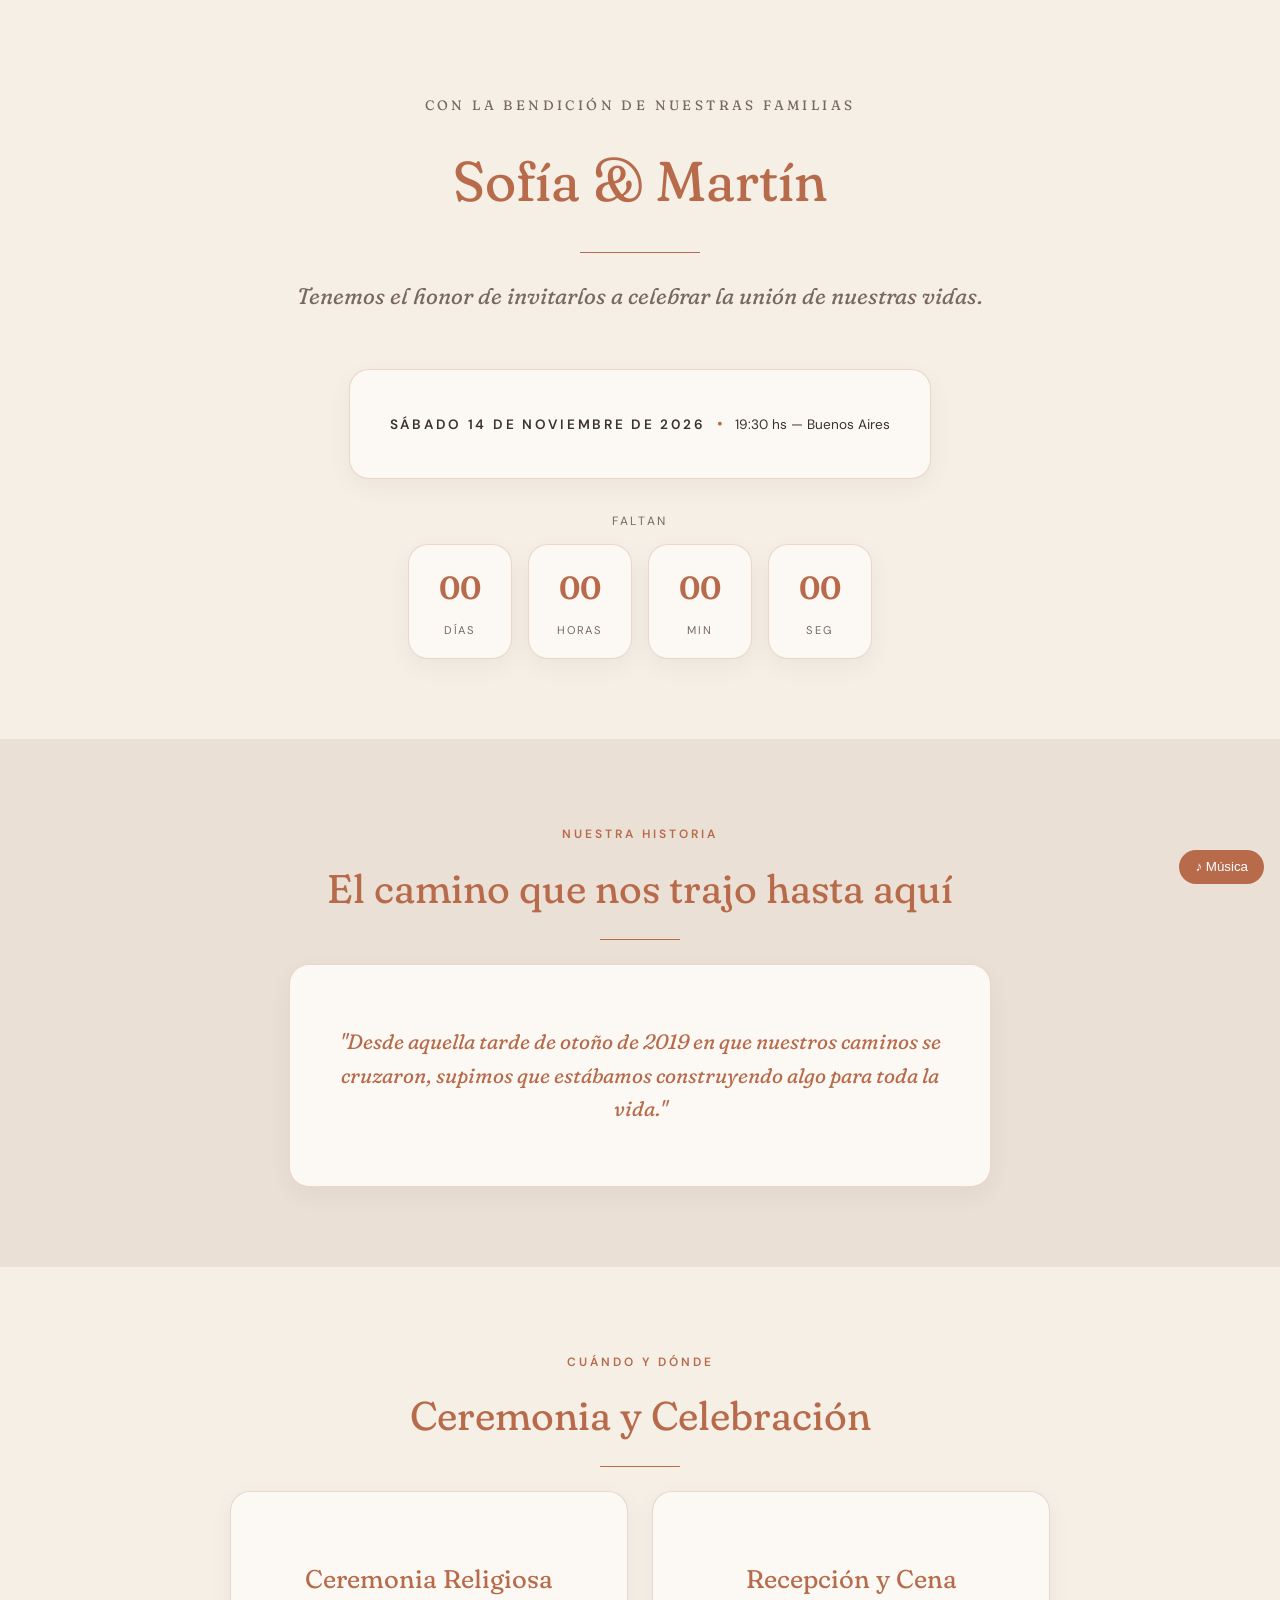
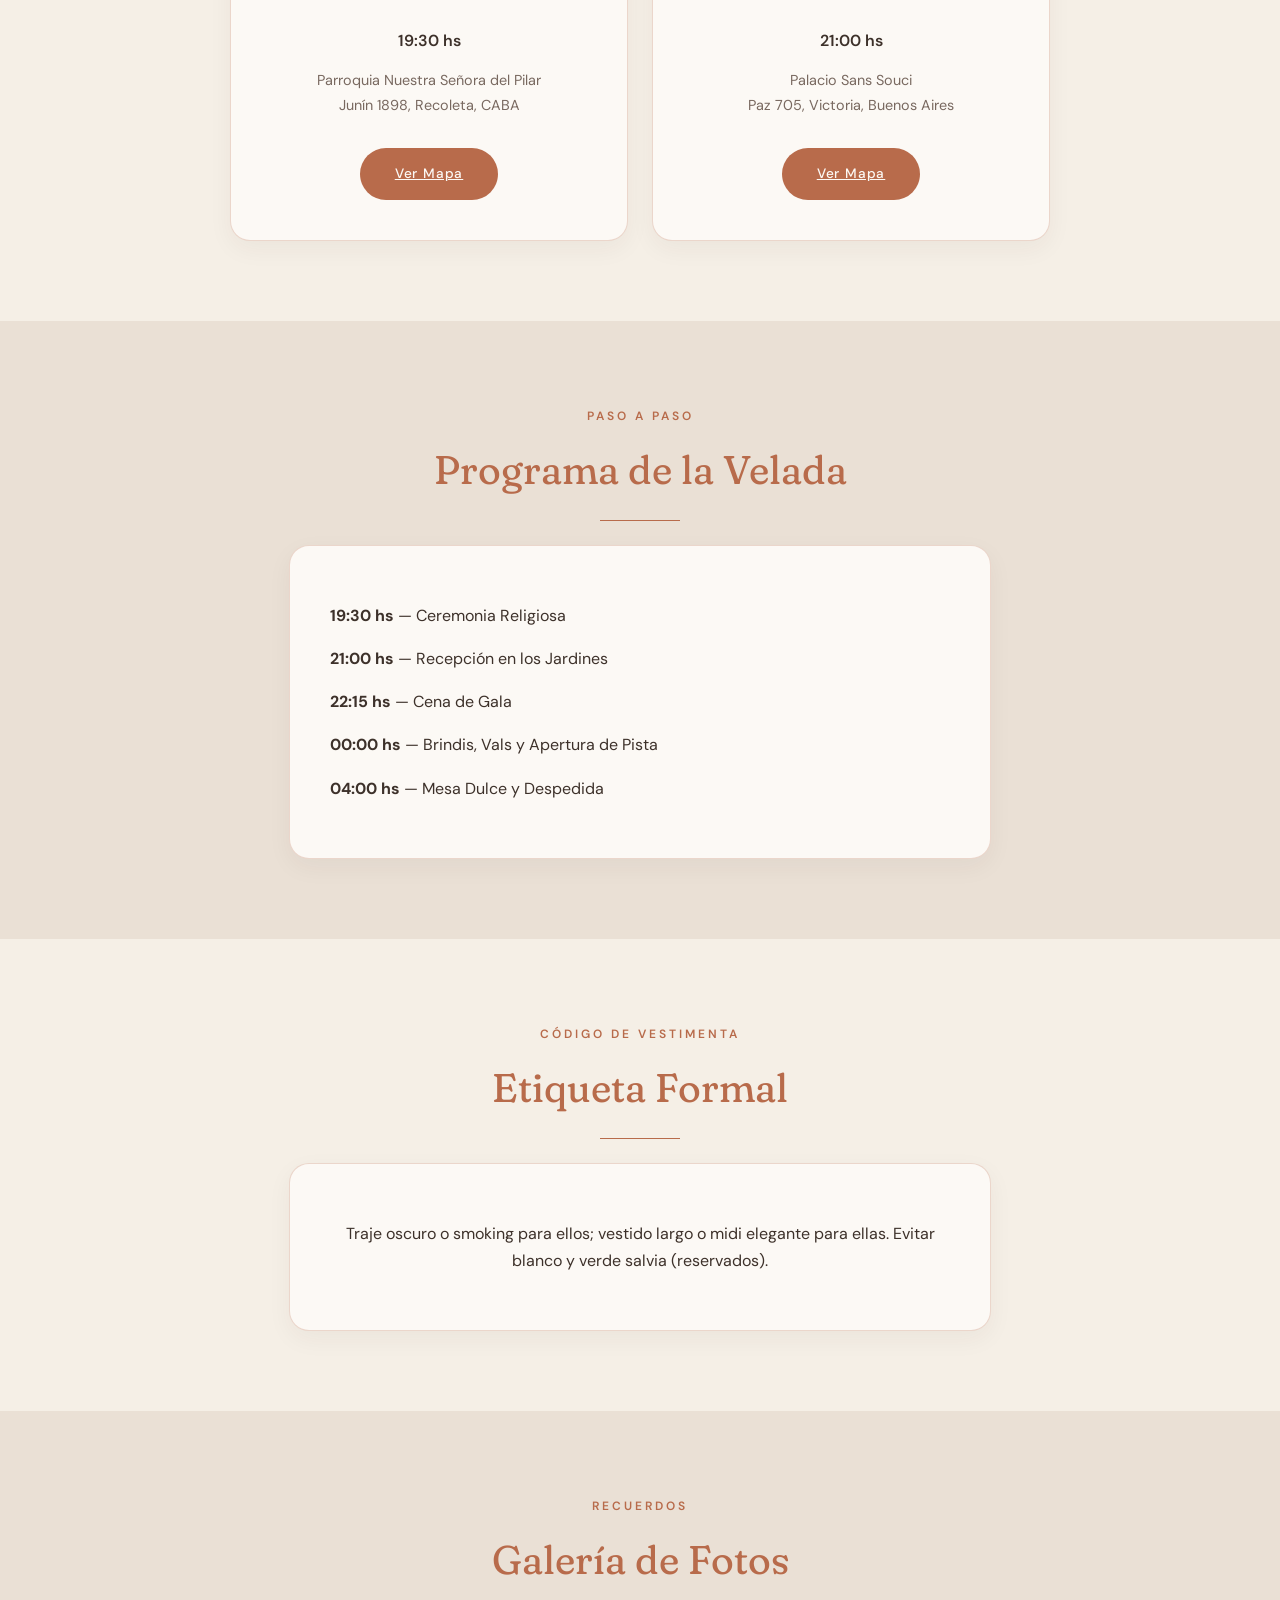
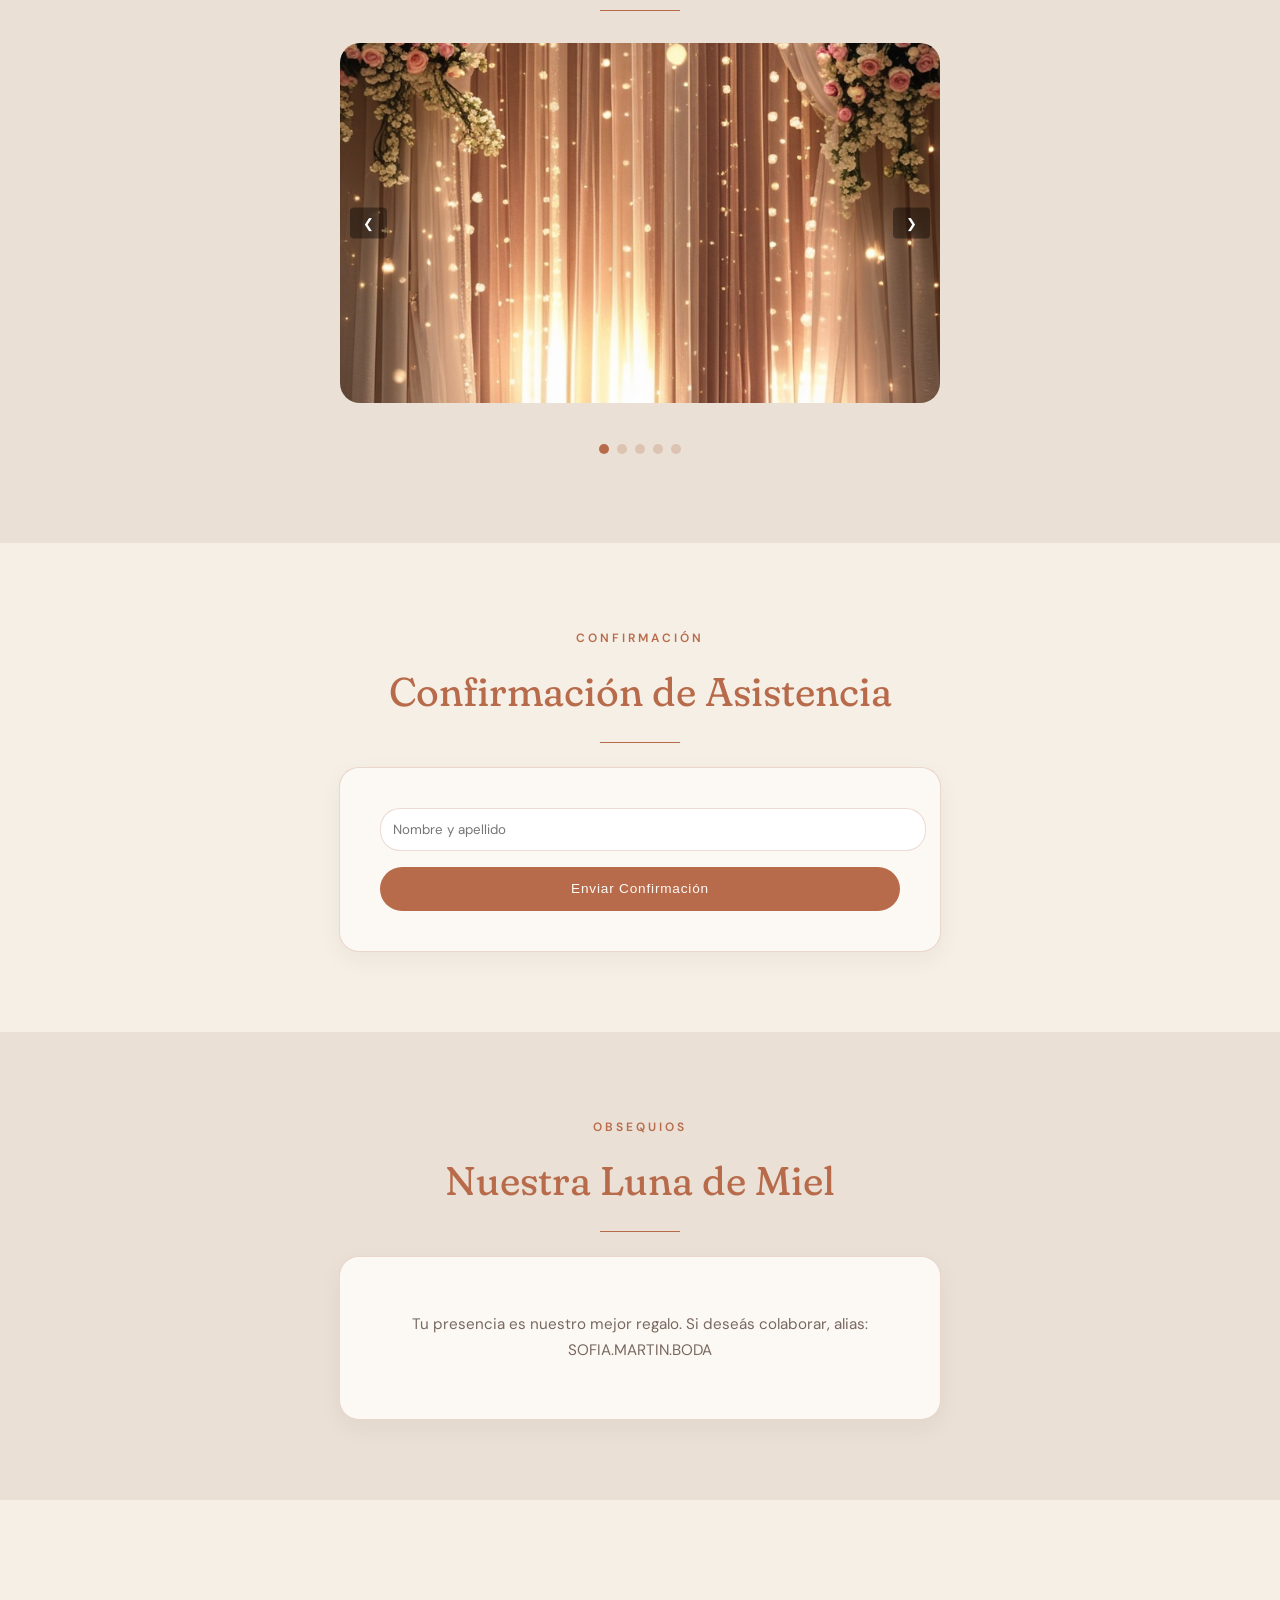
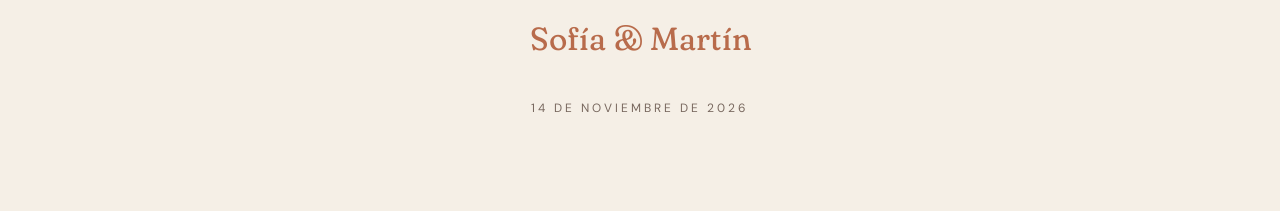
==== casamiento-boho/index.html @ 622fd45f "se agregaron mas invitaciones" ====
<!DOCTYPE html>
<html lang="es">
<head>
<meta charset="UTF-8">
<meta name="viewport" content="width=device-width, initial-scale=1.0">
<title>Sofía & Martín — Boho</title>
<link href="https://fonts.googleapis.com/css2?family=Fraunces:opsz,wght@9..144,400&family=DM+Sans:wght@300;400;500&display=swap" rel="stylesheet">
<style>
:root {
  --bg-primary: #F5EFE6;
  --bg-secondary: #EAE0D5;
  --text-main: #3D312A;
  --text-muted: #78685F;
  --accent: #B86B4B;
  --card-bg: #FCF9F5;
  --border-color: rgba(184, 107, 75, 0.25);
  --radius: 20px;
}
body { background-color: var(--bg-primary); color: var(--text-main); font-family: 'DM Sans', sans-serif; line-height: 1.7; margin: 0; }
h1, h2, h3, .serif { font-family: 'Fraunces', serif; font-weight: 400; font-variation-settings: "SOFT" 100; color: var(--accent); }
.section { padding: 5rem 1.5rem; max-width: 820px; margin: 0 auto; text-align: center; }
.section:nth-child(even) { background-color: var(--bg-secondary); max-width: 100%; }
.card { background: var(--card-bg); border: 1px solid var(--border-color); border-radius: var(--radius); padding: 2.5rem; box-shadow: 0 8px 24px rgba(61, 49, 42, 0.05); }
.btn { background-color: var(--accent); color: #FCF9F5; border: none; padding: 0.9rem 2.2rem; border-radius: 50px; letter-spacing: 0.06em; font-weight: 500; font-size: 0.85rem; cursor: pointer; transition: background-color 0.3s ease; }
.btn:hover { background-color: #9A5538; }
.carousel { position: relative; max-width: 600px; margin: 2rem auto; overflow: hidden; border-radius: var(--radius); }
.carousel-track { display: flex; transition: transform 0.5s ease; }
.carousel-track img { min-width: 100%; height: 360px; object-fit: cover; }
.carousel-btn { position: absolute; top: 50%; transform: translateY(-50%); background: rgba(0,0,0,0.4); color: #fff; border: none; padding: 0.5rem 0.8rem; cursor: pointer; border-radius: 4px; }
.carousel-btn.prev { left: 10px; } .carousel-btn.next { right: 10px; }
.carousel-dots { text-align: center; margin-top: 1rem; }
.carousel-dots span { display: inline-block; width: 10px; height: 10px; margin: 0 4px; border-radius: 50%; background: var(--border-color); cursor: pointer; }
.carousel-dots span.active { background: var(--accent); }
</style>
</head>
<body>

<header class="section">
  <p class="serif" style="text-transform:uppercase;letter-spacing:0.25em;font-size:0.85rem;color:var(--text-muted);">Con la bendición de nuestras familias</p>
  <h1 class="serif" style="font-size:3.5rem;margin:1rem 0;">Sofía <span style="color:var(--accent);">&amp;</span> Martín</h1>
  <div style="width:120px;height:1px;background:var(--accent);margin:1.5rem auto;"></div>
  <p class="serif" style="font-style:italic;font-size:1.4rem;color:var(--text-muted);">Tenemos el honor de invitarlos a celebrar la unión de nuestras vidas.</p>
  <div class="card" style="margin-top:2rem;display:inline-block;">
    <span style="text-transform:uppercase;letter-spacing:0.2em;font-size:0.85rem;font-weight:600;">Sábado 14 de Noviembre de 2026</span>
    <span style="margin:0 0.5rem;color:var(--accent);">•</span>
    <span style="font-size:0.85rem;">19:30 hs — Buenos Aires</span>
  </div>
  <div style="margin-top:2rem;">
    <p style="text-transform:uppercase;letter-spacing:0.22em;font-size:0.75rem;color:var(--text-muted);margin-bottom:0.8rem;">Faltan</p>
    <div style="display:flex;gap:1rem;justify-content:center;">
      <div class="card" style="padding:1rem;min-width:70px;"><span id="cd-days" class="serif" style="font-size:2rem;font-weight:600;display:block;">00</span><span style="font-size:0.7rem;text-transform:uppercase;letter-spacing:0.15em;color:var(--text-muted);">Días</span></div>
      <div class="card" style="padding:1rem;min-width:70px;"><span id="cd-hours" class="serif" style="font-size:2rem;font-weight:600;display:block;">00</span><span style="font-size:0.7rem;text-transform:uppercase;letter-spacing:0.15em;color:var(--text-muted);">Horas</span></div>
      <div class="card" style="padding:1rem;min-width:70px;"><span id="cd-minutes" class="serif" style="font-size:2rem;font-weight:600;display:block;">00</span><span style="font-size:0.7rem;text-transform:uppercase;letter-spacing:0.15em;color:var(--text-muted);">Min</span></div>
      <div class="card" style="padding:1rem;min-width:70px;"><span id="cd-seconds" class="serif" style="font-size:2rem;font-weight:600;display:block;color:var(--accent);">00</span><span style="font-size:0.7rem;text-transform:uppercase;letter-spacing:0.15em;color:var(--text-muted);">Seg</span></div>
    </div>
  </div>
</header>

<section class="section" id="historia">
  <span style="text-transform:uppercase;letter-spacing:0.25em;font-size:0.75rem;color:var(--accent);font-weight:600;">Nuestra Historia</span>
  <h2 class="serif" style="font-size:2.5rem;margin:0.5rem 0 1rem;">El camino que nos trajo hasta aquí</h2>
  <div style="width:80px;height:1px;background:var(--accent);margin:0 auto 1.5rem;"></div>
  <div class="card" style="max-width:620px;margin:0 auto;">
    <p class="serif" style="font-style:italic;font-size:1.3rem;line-height:1.6;">"Desde aquella tarde de otoño de 2019 en que nuestros caminos se cruzaron, supimos que estábamos construyendo algo para toda la vida."</p>
  </div>
</section>

<section class="section" id="ubicacion">
  <span style="text-transform:uppercase;letter-spacing:0.25em;font-size:0.75rem;color:var(--accent);font-weight:600;">Cuándo y Dónde</span>
  <h2 class="serif" style="font-size:2.5rem;margin:0.5rem 0 1rem;">Ceremonia y Celebración</h2>
  <div style="width:80px;height:1px;background:var(--accent);margin:0 auto 1.5rem;"></div>
  <div style="display:grid;grid-template-columns:1fr 1fr;gap:1.5rem;">
    <div class="card">
      <h3 class="serif" style="font-size:1.6rem;">Ceremonia Religiosa</h3>
      <p style="font-weight:600;margin:0.5rem 0;">19:30 hs</p>
      <p style="color:var(--text-muted);font-size:0.9rem;">Parroquia Nuestra Señora del Pilar<br>Junín 1898, Recoleta, CABA</p>
      <a href="https://maps.google.com/?q=Parroquia+Nuestra+Señora+del+Pilar+Junin+1898+Buenos+Aires" target="_blank" class="btn" style="margin-top:1rem;display:inline-block;">Ver Mapa</a>
    </div>
    <div class="card">
      <h3 class="serif" style="font-size:1.6rem;">Recepción y Cena</h3>
      <p style="font-weight:600;margin:0.5rem 0;">21:00 hs</p>
      <p style="color:var(--text-muted);font-size:0.9rem;">Palacio Sans Souci<br>Paz 705, Victoria, Buenos Aires</p>
      <a href="https://maps.google.com/?q=Palacio+Sans+Souci+Paz+705+Victoria+Buenos+Aires" target="_blank" class="btn" style="margin-top:1rem;display:inline-block;">Ver Mapa</a>
    </div>
  </div>
</section>

<section class="section" id="cronograma">
  <span style="text-transform:uppercase;letter-spacing:0.25em;font-size:0.75rem;color:var(--accent);font-weight:600;">Paso a Paso</span>
  <h2 class="serif" style="font-size:2.5rem;margin:0.5rem 0 1rem;">Programa de la Velada</h2>
  <div style="width:80px;height:1px;background:var(--accent);margin:0 auto 1.5rem;"></div>
  <div class="card" style="text-align:left;max-width:620px;margin:0 auto;">
    <p><strong>19:30 hs</strong> — Ceremonia Religiosa</p>
    <p><strong>21:00 hs</strong> — Recepción en los Jardines</p>
    <p><strong>22:15 hs</strong> — Cena de Gala</p>
    <p><strong>00:00 hs</strong> — Brindis, Vals y Apertura de Pista</p>
    <p><strong>04:00 hs</strong> — Mesa Dulce y Despedida</p>
  </div>
</section>

<section class="section" id="etiqueta">
  <span style="text-transform:uppercase;letter-spacing:0.25em;font-size:0.75rem;color:var(--accent);font-weight:600;">Código de Vestimenta</span>
  <h2 class="serif" style="font-size:2.5rem;margin:0.5rem 0 1rem;">Etiqueta Formal</h3>
  <div style="width:80px;height:1px;background:var(--accent);margin:0 auto 1.5rem;"></div>
  <div class="card" style="max-width:620px;margin:0 auto;">
    <p>Traje oscuro o smoking para ellos; vestido largo o midi elegante para ellas. Evitar blanco y verde salvia (reservados).</p>
  </div>
</section>

<section class="section" id="galeria">
  <span style="text-transform:uppercase;letter-spacing:0.25em;font-size:0.75rem;color:var(--accent);font-weight:600;">Recuerdos</span>
  <h2 class="serif" style="font-size:2.5rem;margin:0.5rem 0 1rem;">Galería de Fotos</h2>
  <div style="width:80px;height:1px;background:var(--accent);margin:0 auto 1.5rem;"></div>
  <div class="carousel">
    <div class="carousel-track" id="carousel-track">
      <img src="IMG/fondo-cortinas.jpg" alt="Foto 1">
      <img src="IMG/ChatGPT Image 13 ago 2026, 01_12_37 a.m..png" alt="Foto 2">
      <img src="IMG/ChatGPT Image 13 ago 2026, 01_47_55 a.m..png" alt="Foto 3">
      <img src="IMG/fondo-cortinas.jpg" alt="Foto 4">
      <img src="IMG/ChatGPT Image 13 ago 2026, 01_12_37 a.m..png" alt="Foto 5">
    </div>
    <button class="carousel-btn prev" onclick="moveCarousel(-1)">&#10094;</button>
    <button class="carousel-btn next" onclick="moveCarousel(1)">&#10095;</button>
  </div>
  <div class="carousel-dots" id="carousel-dots"></div>
</section>

<section class="section" id="rsvp">
  <span style="text-transform:uppercase;letter-spacing:0.25em;font-size:0.75rem;color:var(--accent);font-weight:600;">Confirmación</span>
  <h2 class="serif" style="font-size:2.5rem;margin:0.5rem 0 1rem;">Confirmación de Asistencia</h2>
  <div style="width:80px;height:1px;background:var(--accent);margin:0 auto 1.5rem;"></div>
  <div class="card" style="max-width:520px;margin:0 auto;">
    <form id="rsvp-form">
      <input type="text" id="rsvp-name" placeholder="Nombre y apellido" style="width:100%;padding:0.75rem;border:1px solid var(--border-color);border-radius:var(--radius);margin-bottom:1rem;font-family:inherit;">
      <button type="submit" class="btn" style="width:100%;">Enviar Confirmación</button>
    </form>
    <p id="rsvp-success" style="display:none;margin-top:1rem;color:var(--accent);font-weight:600;">¡Gracias por confirmar!</p>
  </div>
</section>

<section class="section" id="presentes">
  <span style="text-transform:uppercase;letter-spacing:0.25em;font-size:0.75rem;color:var(--accent);font-weight:600;">Obsequios</span>
  <h2 class="serif" style="font-size:2.5rem;margin:0.5rem 0 1rem;">Nuestra Luna de Miel</h2>
  <div style="width:80px;height:1px;background:var(--accent);margin:0 auto 1.5rem;"></div>
  <div class="card" style="max-width:520px;margin:0 auto;">
    <p style="color:var(--text-muted);font-size:0.95rem;">Tu presencia es nuestro mejor regalo. Si deseás colaborar, alias: SOFIA.MARTIN.BODA</p>
  </div>
</section>

<footer class="section">
  <p class="serif" style="font-size:2rem;">Sofía <span style="color:var(--accent);">&amp;</span> Martín</p>
  <p style="text-transform:uppercase;letter-spacing:0.25em;font-size:0.75rem;color:var(--text-muted);margin-top:0.5rem;">14 de Noviembre de 2026</p>
</footer>

<audio id="bg-audio" loop preload="none" src="Kali Uchis - All I Can Say.mp3"></audio>
<button onclick="document.getElementById('bg-audio').paused?document.getElementById('bg-audio').play():document.getElementById('bg-audio').pause();" style="position:fixed;bottom:1rem;right:1rem;padding:0.6rem 1rem;border-radius:50px;background:var(--accent);color:#fff;border:none;cursor:pointer;">♪ Música</button>

<script>
  const weddingDate = new Date('2026-11-14T19:30:00-03:00').getTime();
  function updateCountdown() {
    const now = Date.now();
    let distance = weddingDate - now;
    if (distance < 0) distance = 0;
    const days = Math.floor(distance / (1000*60*60*24));
    const hours = Math.floor((distance % (1000*60*60*24))/(1000*60*60));
    const minutes = Math.floor((distance % (1000*60*60))/(1000*60));
    const seconds = Math.floor((distance % (1000*60))/1000);
    document.getElementById('cd-days').textContent = String(days).padStart(2,'0');
    document.getElementById('cd-hours').textContent = String(hours).padStart(2,'0');
    document.getElementById('cd-minutes').textContent = String(minutes).padStart(2,'0');
    document.getElementById('cd-seconds').textContent = String(seconds).padStart(2,'0');
  }
  setInterval(updateCountdown, 1000);
  updateCountdown();

  let carouselIndex = 0;
  const track = document.getElementById('carousel-track');
  const imgs = track.querySelectorAll('img');
  const dotsContainer = document.getElementById('carousel-dots');
  imgs.forEach((_,i) => {
    const d = document.createElement('span');
    d.addEventListener('click', () => { carouselIndex = i; updateCarousel(); });
    dotsContainer.appendChild(d);
  });
  function updateCarousel() {
    track.style.transform = 'translateX(-' + (carouselIndex * 100) + '%)';
    dotsContainer.querySelectorAll('span').forEach((s,i) => s.classList.toggle('active', i===carouselIndex));
  }
  function moveCarousel(dir) {
    carouselIndex = (carouselIndex + dir + imgs.length) % imgs.length;
    updateCarousel();
  }
  updateCarousel();

  document.getElementById('rsvp-form').addEventListener('submit', (e) => {
    e.preventDefault();
    if (!document.getElementById('rsvp-name').value.trim()) return;
    document.getElementById('rsvp-success').style.display = 'block';
  });
</script>
</body>
</html>
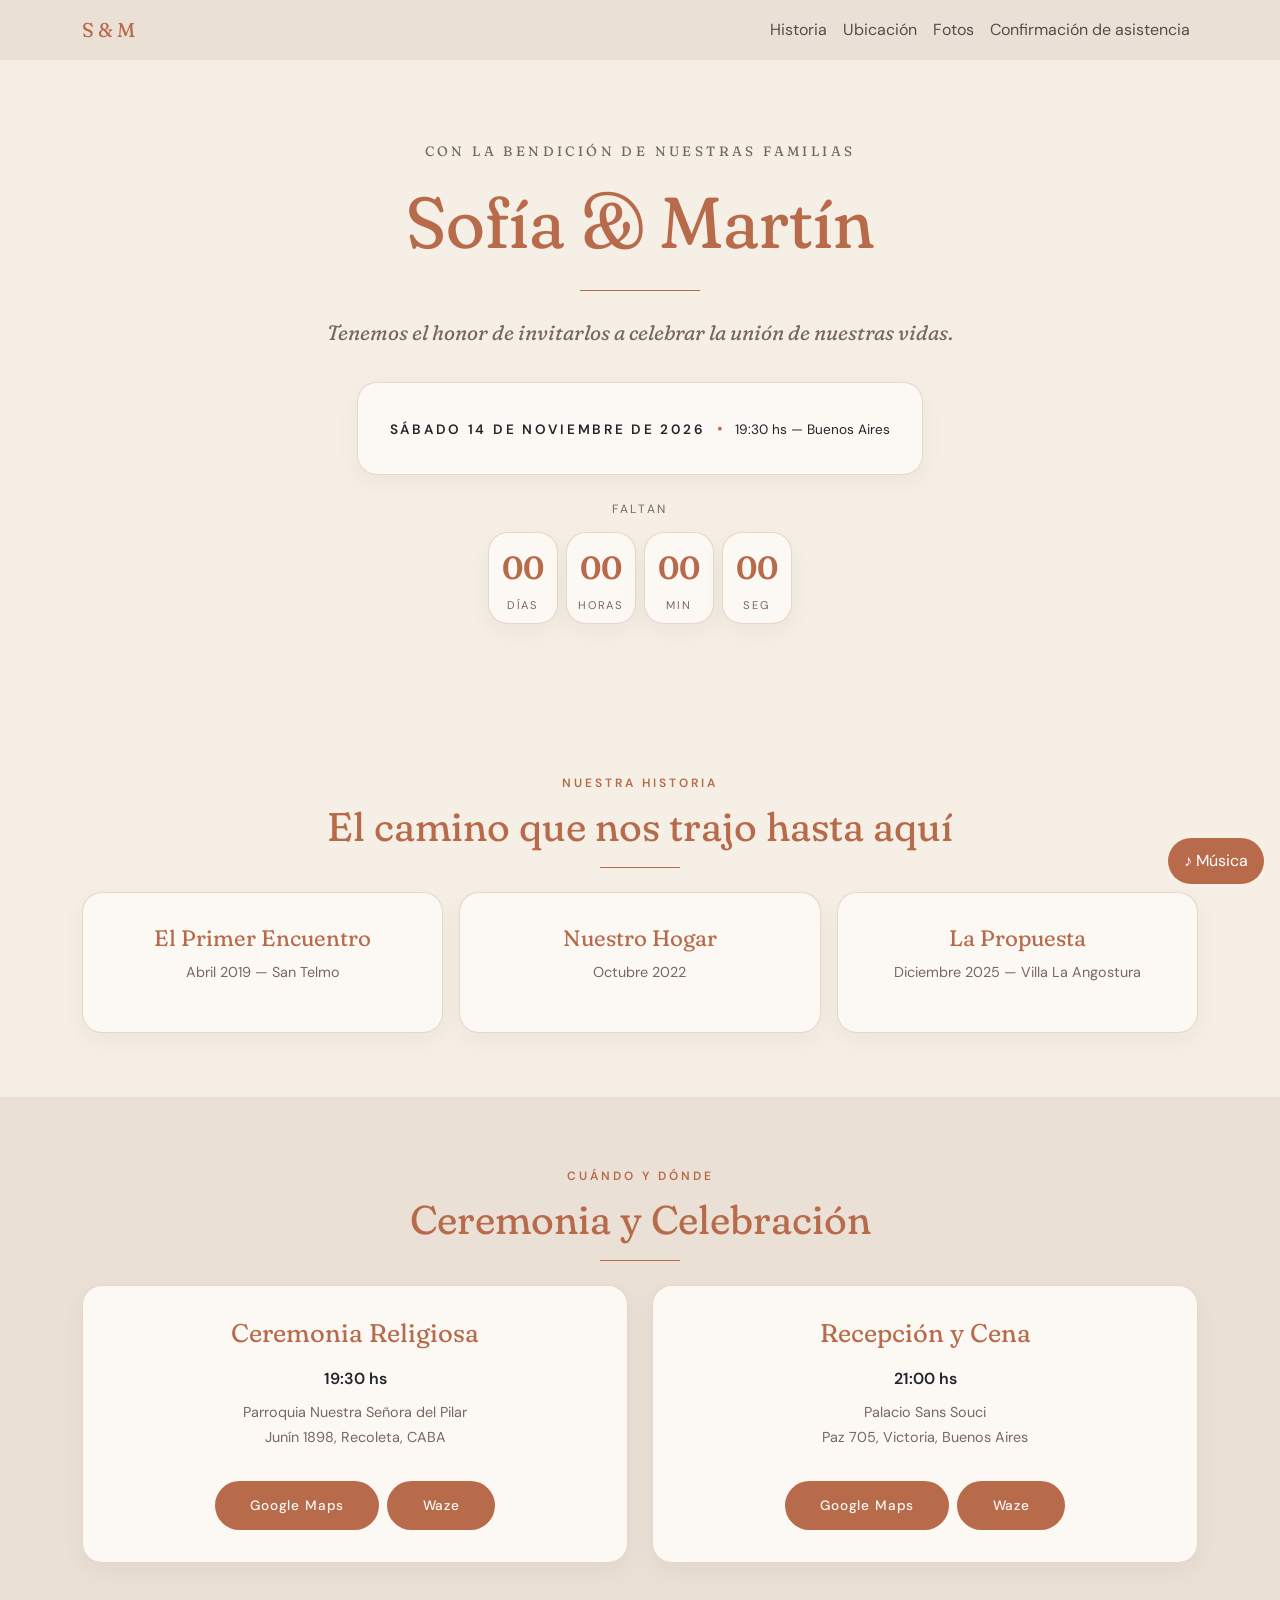
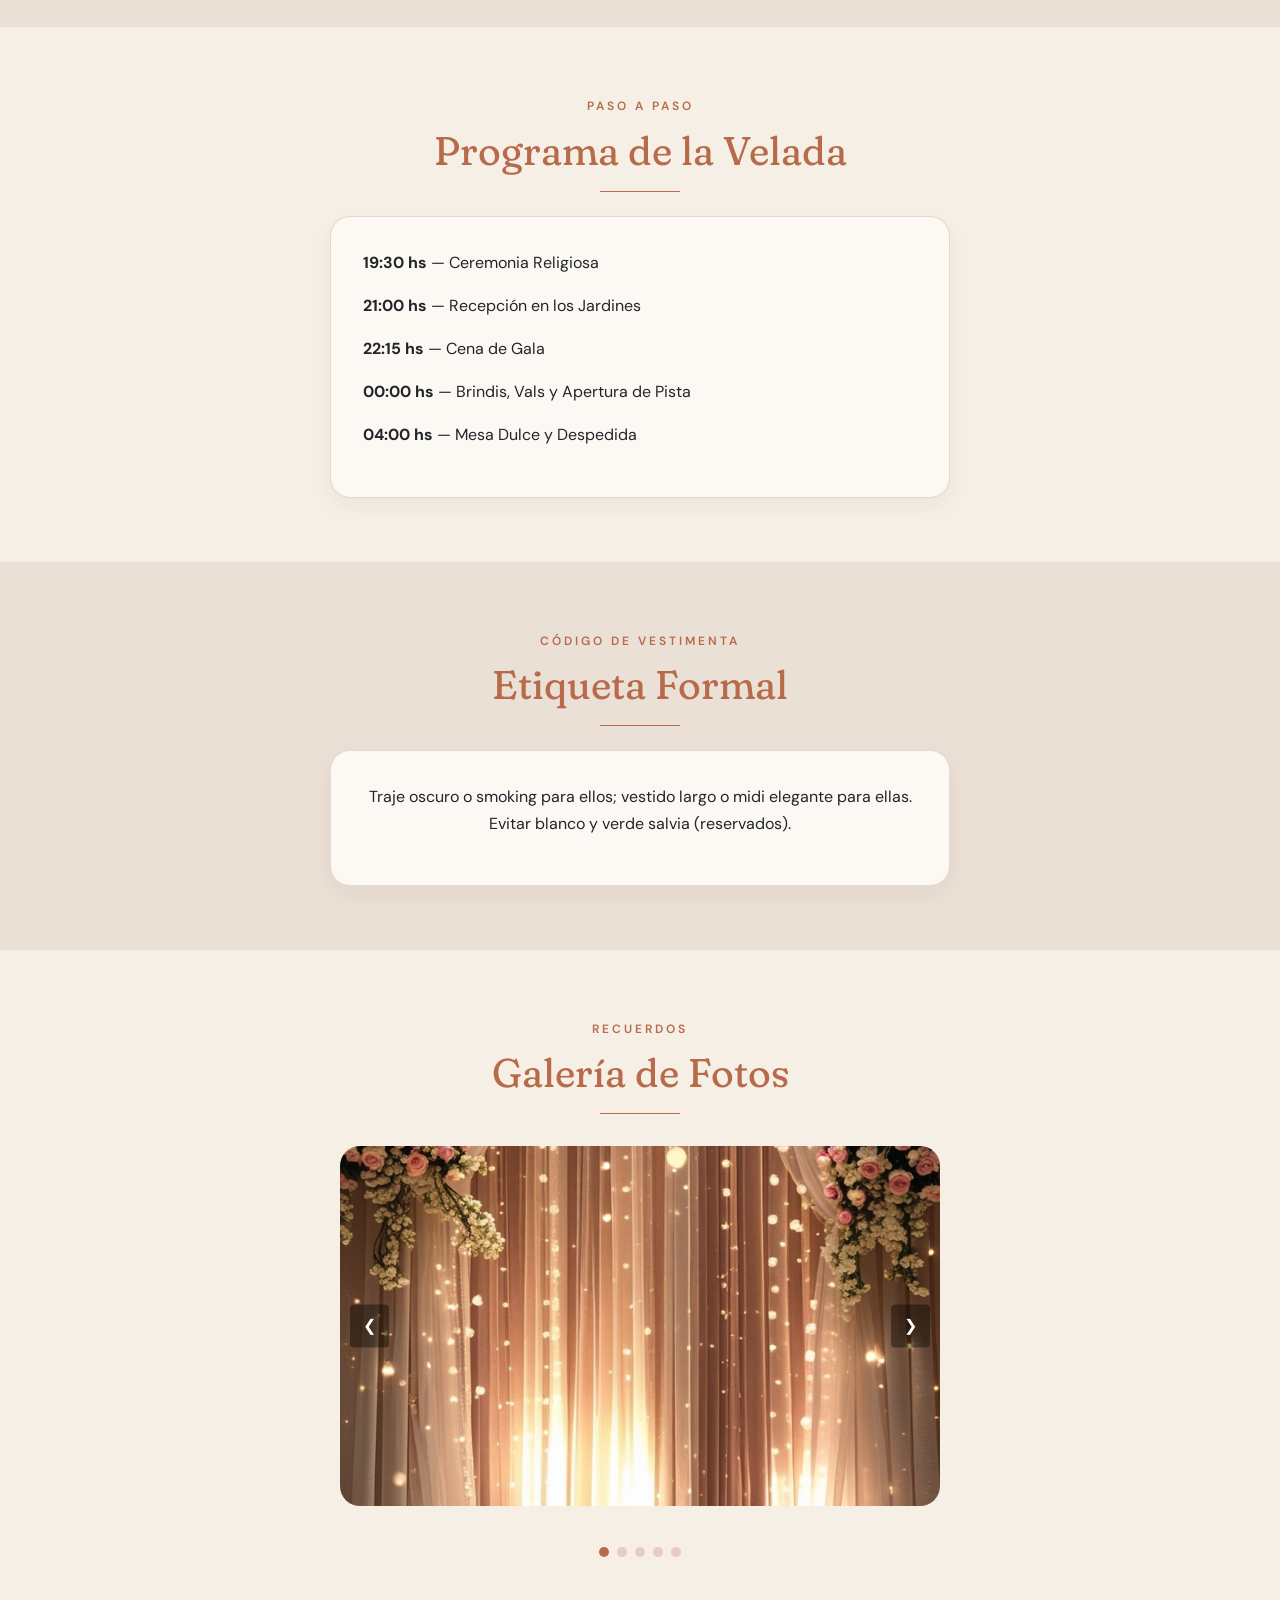
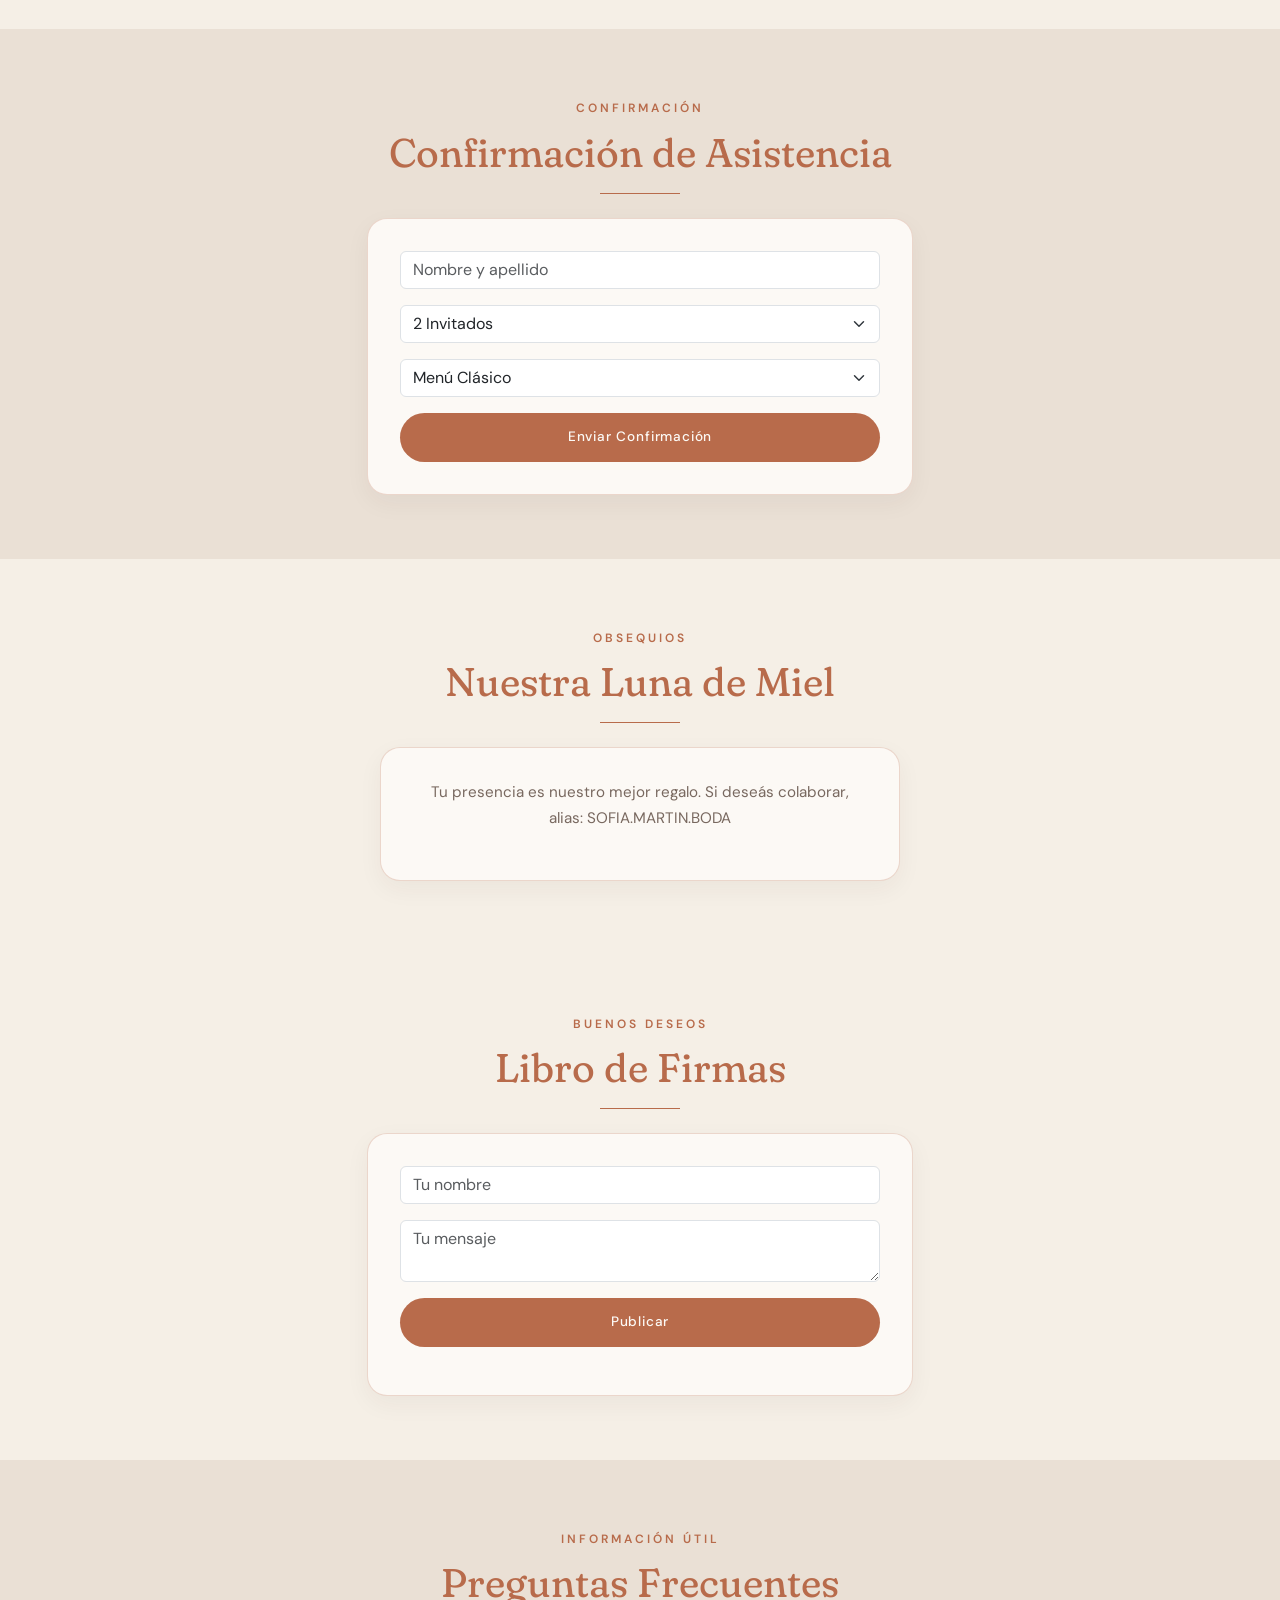
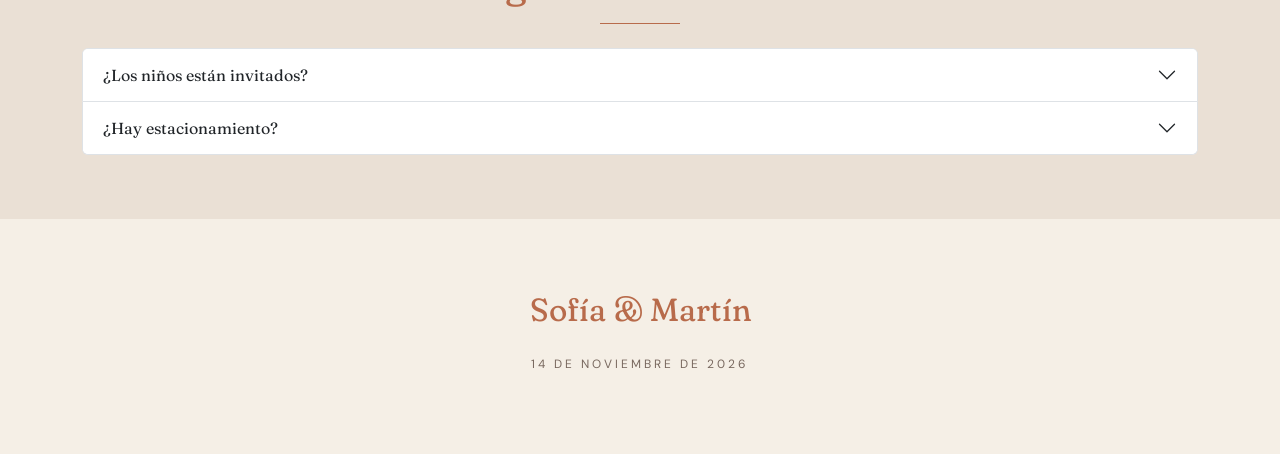
==== commit 645ee82c: "se agregaron mas invitaciones" ====
--- a/casamiento-boho/index.html
+++ b/casamiento-boho/index.html
@@ -5,156 +5,264 @@
 <meta name="viewport" content="width=device-width, initial-scale=1.0">
 <title>Sofía & Martín — Boho</title>
 <link href="https://fonts.googleapis.com/css2?family=Fraunces:opsz,wght@9..144,400&family=DM+Sans:wght@300;400;500&display=swap" rel="stylesheet">
+<link href="https://cdn.jsdelivr.net/npm/bootstrap@5.3.3/dist/css/bootstrap.min.css" rel="stylesheet">
 <style>
-:root {
-  --bg-primary: #F5EFE6;
-  --bg-secondary: #EAE0D5;
-  --text-main: #3D312A;
-  --text-muted: #78685F;
-  --accent: #B86B4B;
-  --card-bg: #FCF9F5;
-  --border-color: rgba(184, 107, 75, 0.25);
-  --radius: 20px;
-}
-body { background-color: var(--bg-primary); color: var(--text-main); font-family: 'DM Sans', sans-serif; line-height: 1.7; margin: 0; }
-h1, h2, h3, .serif { font-family: 'Fraunces', serif; font-weight: 400; font-variation-settings: "SOFT" 100; color: var(--accent); }
-.section { padding: 5rem 1.5rem; max-width: 820px; margin: 0 auto; text-align: center; }
-.section:nth-child(even) { background-color: var(--bg-secondary); max-width: 100%; }
-.card { background: var(--card-bg); border: 1px solid var(--border-color); border-radius: var(--radius); padding: 2.5rem; box-shadow: 0 8px 24px rgba(61, 49, 42, 0.05); }
-.btn { background-color: var(--accent); color: #FCF9F5; border: none; padding: 0.9rem 2.2rem; border-radius: 50px; letter-spacing: 0.06em; font-weight: 500; font-size: 0.85rem; cursor: pointer; transition: background-color 0.3s ease; }
-.btn:hover { background-color: #9A5538; }
-.carousel { position: relative; max-width: 600px; margin: 2rem auto; overflow: hidden; border-radius: var(--radius); }
-.carousel-track { display: flex; transition: transform 0.5s ease; }
-.carousel-track img { min-width: 100%; height: 360px; object-fit: cover; }
-.carousel-btn { position: absolute; top: 50%; transform: translateY(-50%); background: rgba(0,0,0,0.4); color: #fff; border: none; padding: 0.5rem 0.8rem; cursor: pointer; border-radius: 4px; }
-.carousel-btn.prev { left: 10px; } .carousel-btn.next { right: 10px; }
-.carousel-dots { text-align: center; margin-top: 1rem; }
-.carousel-dots span { display: inline-block; width: 10px; height: 10px; margin: 0 4px; border-radius: 50%; background: var(--border-color); cursor: pointer; }
-.carousel-dots span.active { background: var(--accent); }
+:root { --bg-primary:#F5EFE6;--bg-secondary:#EAE0D5;--text-main:#3D312A;--text-muted:#78685F;--accent:#B86B4B;--card-bg:#FCF9F5;--border-color:rgba(184,107,75,0.25);--radius:20px; }
+body{background:var(--bg-primary);color:var(--text-main);font-family:'DM Sans',sans-serif;line-height:1.7;margin:0;}
+h1,h2,h3,.serif{font-family:'Fraunces',serif;font-weight:400;font-variation-settings:"SOFT" 100;color:var(--accent);}
+.card{background:var(--card-bg);border:1px solid var(--border-color);border-radius:var(--radius);padding:2rem;box-shadow:0 8px 24px rgba(61,49,42,.05);}
+.btn{background:var(--accent);color:#FCF9F5;border:none;padding:.9rem 2.2rem;border-radius:50px;letter-spacing:.06em;font-weight:500;font-size:.85rem;cursor:pointer;transition:background-color .3s;}
+.btn:hover{background:#9A5538;}
+.carousel{position:relative;max-width:600px;margin:2rem auto;overflow:hidden;border-radius:var(--radius);}
+.carousel-track{display:flex;transition:transform .5s ease;}
+.carousel-track img{min-width:100%;height:360px;object-fit:cover;}
+.carousel-btn{position:absolute;top:50%;transform:translateY(-50%);background:rgba(0,0,0,.4);color:#fff;border:none;padding:.5rem .8rem;cursor:pointer;border-radius:4px;}
+.carousel-btn.prev{left:10px;} .carousel-btn.next{right:10px;}
+.carousel-dots{text-align:center;margin-top:1rem;}
+.carousel-dots span{display:inline-block;width:10px;height:10px;margin:0 4px;border-radius:50%;background:var(--border-color);cursor:pointer;}
+.carousel-dots span.active{background:var(--accent);}
+body { padding: 0; }
+.section-pad { padding: 4rem 1rem; }
+.hero { text-align: center; padding: 5rem 1rem; }
 </style>
 </head>
 <body>
 
-<header class="section">
-  <p class="serif" style="text-transform:uppercase;letter-spacing:0.25em;font-size:0.85rem;color:var(--text-muted);">Con la bendición de nuestras familias</p>
-  <h1 class="serif" style="font-size:3.5rem;margin:1rem 0;">Sofía <span style="color:var(--accent);">&amp;</span> Martín</h1>
-  <div style="width:120px;height:1px;background:var(--accent);margin:1.5rem auto;"></div>
-  <p class="serif" style="font-style:italic;font-size:1.4rem;color:var(--text-muted);">Tenemos el honor de invitarlos a celebrar la unión de nuestras vidas.</p>
-  <div class="card" style="margin-top:2rem;display:inline-block;">
-    <span style="text-transform:uppercase;letter-spacing:0.2em;font-size:0.85rem;font-weight:600;">Sábado 14 de Noviembre de 2026</span>
-    <span style="margin:0 0.5rem;color:var(--accent);">•</span>
-    <span style="font-size:0.85rem;">19:30 hs — Buenos Aires</span>
-  </div>
-  <div style="margin-top:2rem;">
-    <p style="text-transform:uppercase;letter-spacing:0.22em;font-size:0.75rem;color:var(--text-muted);margin-bottom:0.8rem;">Faltan</p>
-    <div style="display:flex;gap:1rem;justify-content:center;">
-      <div class="card" style="padding:1rem;min-width:70px;"><span id="cd-days" class="serif" style="font-size:2rem;font-weight:600;display:block;">00</span><span style="font-size:0.7rem;text-transform:uppercase;letter-spacing:0.15em;color:var(--text-muted);">Días</span></div>
-      <div class="card" style="padding:1rem;min-width:70px;"><span id="cd-hours" class="serif" style="font-size:2rem;font-weight:600;display:block;">00</span><span style="font-size:0.7rem;text-transform:uppercase;letter-spacing:0.15em;color:var(--text-muted);">Horas</span></div>
-      <div class="card" style="padding:1rem;min-width:70px;"><span id="cd-minutes" class="serif" style="font-size:2rem;font-weight:600;display:block;">00</span><span style="font-size:0.7rem;text-transform:uppercase;letter-spacing:0.15em;color:var(--text-muted);">Min</span></div>
-      <div class="card" style="padding:1rem;min-width:70px;"><span id="cd-seconds" class="serif" style="font-size:2rem;font-weight:600;display:block;color:var(--accent);">00</span><span style="font-size:0.7rem;text-transform:uppercase;letter-spacing:0.15em;color:var(--text-muted);">Seg</span></div>
+<nav class="navbar navbar-expand-lg" style="background:var(--bg-secondary);">
+  <div class="container">
+    <a class="navbar-brand serif" href="#" style="color:var(--accent);">S & M</a>
+    <button class="navbar-toggler" type="button" data-bs-toggle="collapse" data-bs-target="#navMenu"><span class="navbar-toggler-icon"></span></button>
+    <div class="collapse navbar-collapse" id="navMenu">
+      <ul class="navbar-nav ms-auto">
+        <li class="nav-item"><a class="nav-link" href="#historia">Historia</a></li>
+        <li class="nav-item"><a class="nav-link" href="#ubicacion">Ubicación</a></li>
+        <li class="nav-item"><a class="nav-link" href="#galeria">Fotos</a></li>
+        <li class="nav-item"><a class="nav-link" href="#rsvp">Confirmación de asistencia</a></li>
+      </ul>
+    </div>
+  </div>
+</nav>
+
+<header class="hero">
+  <div class="container">
+    <p class="serif" style="text-transform:uppercase;letter-spacing:.25em;font-size:.85rem;color:var(--text-muted);">Con la bendición de nuestras familias</p>
+    <h1 class="serif" style="font-size:clamp(2.5rem,8vw,4.5rem);margin:1rem 0;">Sofía <span style="color:var(--accent);">&amp;</span> Martín</h1>
+    <div style="width:120px;height:1px;background:var(--accent);margin:1.5rem auto;"></div>
+    <p class="serif" style="font-style:italic;font-size:1.3rem;color:var(--text-muted);">Tenemos el honor de invitarlos a celebrar la unión de nuestras vidas.</p>
+    <div class="card d-inline-block mt-3">
+      <span style="text-transform:uppercase;letter-spacing:.2em;font-size:.85rem;font-weight:600;">Sábado 14 de Noviembre de 2026</span>
+      <span style="margin:0 .5rem;color:var(--accent);">•</span>
+      <span style="font-size:.85rem;">19:30 hs — Buenos Aires</span>
+    </div>
+    <div class="mt-4">
+      <p style="text-transform:uppercase;letter-spacing:.22em;font-size:.75rem;color:var(--text-muted);margin-bottom:.8rem;">Faltan</p>
+      <div class="d-flex gap-2 justify-content-center flex-wrap">
+        <div class="card p-2" style="min-width:70px;"><span id="cd-days" class="serif" style="font-size:2rem;font-weight:600;display:block;">00</span><span style="font-size:.7rem;text-transform:uppercase;letter-spacing:.15em;color:var(--text-muted);">Días</span></div>
+        <div class="card p-2" style="min-width:70px;"><span id="cd-hours" class="serif" style="font-size:2rem;font-weight:600;display:block;">00</span><span style="font-size:.7rem;text-transform:uppercase;letter-spacing:.15em;color:var(--text-muted);">Horas</span></div>
+        <div class="card p-2" style="min-width:70px;"><span id="cd-minutes" class="serif" style="font-size:2rem;font-weight:600;display:block;">00</span><span style="font-size:.7rem;text-transform:uppercase;letter-spacing:.15em;color:var(--text-muted);">Min</span></div>
+        <div class="card p-2" style="min-width:70px;"><span id="cd-seconds" class="serif" style="font-size:2rem;font-weight:600;display:block;color:var(--accent);">00</span><span style="font-size:.7rem;text-transform:uppercase;letter-spacing:.15em;color:var(--text-muted);">Seg</span></div>
+      </div>
     </div>
   </div>
 </header>
 
-<section class="section" id="historia">
-  <span style="text-transform:uppercase;letter-spacing:0.25em;font-size:0.75rem;color:var(--accent);font-weight:600;">Nuestra Historia</span>
-  <h2 class="serif" style="font-size:2.5rem;margin:0.5rem 0 1rem;">El camino que nos trajo hasta aquí</h2>
-  <div style="width:80px;height:1px;background:var(--accent);margin:0 auto 1.5rem;"></div>
-  <div class="card" style="max-width:620px;margin:0 auto;">
-    <p class="serif" style="font-style:italic;font-size:1.3rem;line-height:1.6;">"Desde aquella tarde de otoño de 2019 en que nuestros caminos se cruzaron, supimos que estábamos construyendo algo para toda la vida."</p>
-  </div>
-</section>
-
-<section class="section" id="ubicacion">
-  <span style="text-transform:uppercase;letter-spacing:0.25em;font-size:0.75rem;color:var(--accent);font-weight:600;">Cuándo y Dónde</span>
-  <h2 class="serif" style="font-size:2.5rem;margin:0.5rem 0 1rem;">Ceremonia y Celebración</h2>
-  <div style="width:80px;height:1px;background:var(--accent);margin:0 auto 1.5rem;"></div>
-  <div style="display:grid;grid-template-columns:1fr 1fr;gap:1.5rem;">
-    <div class="card">
-      <h3 class="serif" style="font-size:1.6rem;">Ceremonia Religiosa</h3>
-      <p style="font-weight:600;margin:0.5rem 0;">19:30 hs</p>
-      <p style="color:var(--text-muted);font-size:0.9rem;">Parroquia Nuestra Señora del Pilar<br>Junín 1898, Recoleta, CABA</p>
-      <a href="https://maps.google.com/?q=Parroquia+Nuestra+Señora+del+Pilar+Junin+1898+Buenos+Aires" target="_blank" class="btn" style="margin-top:1rem;display:inline-block;">Ver Mapa</a>
-    </div>
-    <div class="card">
-      <h3 class="serif" style="font-size:1.6rem;">Recepción y Cena</h3>
-      <p style="font-weight:600;margin:0.5rem 0;">21:00 hs</p>
-      <p style="color:var(--text-muted);font-size:0.9rem;">Palacio Sans Souci<br>Paz 705, Victoria, Buenos Aires</p>
-      <a href="https://maps.google.com/?q=Palacio+Sans+Souci+Paz+705+Victoria+Buenos+Aires" target="_blank" class="btn" style="margin-top:1rem;display:inline-block;">Ver Mapa</a>
-    </div>
-  </div>
-</section>
-
-<section class="section" id="cronograma">
-  <span style="text-transform:uppercase;letter-spacing:0.25em;font-size:0.75rem;color:var(--accent);font-weight:600;">Paso a Paso</span>
-  <h2 class="serif" style="font-size:2.5rem;margin:0.5rem 0 1rem;">Programa de la Velada</h2>
-  <div style="width:80px;height:1px;background:var(--accent);margin:0 auto 1.5rem;"></div>
-  <div class="card" style="text-align:left;max-width:620px;margin:0 auto;">
-    <p><strong>19:30 hs</strong> — Ceremonia Religiosa</p>
-    <p><strong>21:00 hs</strong> — Recepción en los Jardines</p>
-    <p><strong>22:15 hs</strong> — Cena de Gala</p>
-    <p><strong>00:00 hs</strong> — Brindis, Vals y Apertura de Pista</p>
-    <p><strong>04:00 hs</strong> — Mesa Dulce y Despedida</p>
-  </div>
-</section>
-
-<section class="section" id="etiqueta">
-  <span style="text-transform:uppercase;letter-spacing:0.25em;font-size:0.75rem;color:var(--accent);font-weight:600;">Código de Vestimenta</span>
-  <h2 class="serif" style="font-size:2.5rem;margin:0.5rem 0 1rem;">Etiqueta Formal</h3>
-  <div style="width:80px;height:1px;background:var(--accent);margin:0 auto 1.5rem;"></div>
-  <div class="card" style="max-width:620px;margin:0 auto;">
-    <p>Traje oscuro o smoking para ellos; vestido largo o midi elegante para ellas. Evitar blanco y verde salvia (reservados).</p>
-  </div>
-</section>
-
-<section class="section" id="galeria">
-  <span style="text-transform:uppercase;letter-spacing:0.25em;font-size:0.75rem;color:var(--accent);font-weight:600;">Recuerdos</span>
-  <h2 class="serif" style="font-size:2.5rem;margin:0.5rem 0 1rem;">Galería de Fotos</h2>
-  <div style="width:80px;height:1px;background:var(--accent);margin:0 auto 1.5rem;"></div>
-  <div class="carousel">
-    <div class="carousel-track" id="carousel-track">
-      <img src="IMG/fondo-cortinas.jpg" alt="Foto 1">
-      <img src="IMG/ChatGPT Image 13 ago 2026, 01_12_37 a.m..png" alt="Foto 2">
-      <img src="IMG/ChatGPT Image 13 ago 2026, 01_47_55 a.m..png" alt="Foto 3">
-      <img src="IMG/fondo-cortinas.jpg" alt="Foto 4">
-      <img src="IMG/ChatGPT Image 13 ago 2026, 01_12_37 a.m..png" alt="Foto 5">
-    </div>
-    <button class="carousel-btn prev" onclick="moveCarousel(-1)">&#10094;</button>
-    <button class="carousel-btn next" onclick="moveCarousel(1)">&#10095;</button>
-  </div>
-  <div class="carousel-dots" id="carousel-dots"></div>
-</section>
-
-<section class="section" id="rsvp">
-  <span style="text-transform:uppercase;letter-spacing:0.25em;font-size:0.75rem;color:var(--accent);font-weight:600;">Confirmación</span>
-  <h2 class="serif" style="font-size:2.5rem;margin:0.5rem 0 1rem;">Confirmación de Asistencia</h2>
-  <div style="width:80px;height:1px;background:var(--accent);margin:0 auto 1.5rem;"></div>
-  <div class="card" style="max-width:520px;margin:0 auto;">
-    <form id="rsvp-form">
-      <input type="text" id="rsvp-name" placeholder="Nombre y apellido" style="width:100%;padding:0.75rem;border:1px solid var(--border-color);border-radius:var(--radius);margin-bottom:1rem;font-family:inherit;">
-      <button type="submit" class="btn" style="width:100%;">Enviar Confirmación</button>
-    </form>
-    <p id="rsvp-success" style="display:none;margin-top:1rem;color:var(--accent);font-weight:600;">¡Gracias por confirmar!</p>
-  </div>
-</section>
-
-<section class="section" id="presentes">
-  <span style="text-transform:uppercase;letter-spacing:0.25em;font-size:0.75rem;color:var(--accent);font-weight:600;">Obsequios</span>
-  <h2 class="serif" style="font-size:2.5rem;margin:0.5rem 0 1rem;">Nuestra Luna de Miel</h2>
-  <div style="width:80px;height:1px;background:var(--accent);margin:0 auto 1.5rem;"></div>
-  <div class="card" style="max-width:520px;margin:0 auto;">
-    <p style="color:var(--text-muted);font-size:0.95rem;">Tu presencia es nuestro mejor regalo. Si deseás colaborar, alias: SOFIA.MARTIN.BODA</p>
-  </div>
-</section>
-
-<footer class="section">
-  <p class="serif" style="font-size:2rem;">Sofía <span style="color:var(--accent);">&amp;</span> Martín</p>
-  <p style="text-transform:uppercase;letter-spacing:0.25em;font-size:0.75rem;color:var(--text-muted);margin-top:0.5rem;">14 de Noviembre de 2026</p>
+<section class="section-pad" id="historia">
+  <div class="container">
+    <div class="text-center mb-4">
+      <span style="text-transform:uppercase;letter-spacing:.25em;font-size:.75rem;color:var(--accent);font-weight:600;">Nuestra Historia</span>
+      <h2 class="serif" style="font-size:2.5rem;margin:.5rem 0 1rem;">El camino que nos trajo hasta aquí</h2>
+      <div style="width:80px;height:1px;background:var(--accent);margin:0 auto 1.5rem;"></div>
+    </div>
+    <div class="row g-3">
+      <div class="col-md-4"><div class="card text-center h-100"><h3 class="serif" style="font-size:1.4rem;">El Primer Encuentro</h3><p style="color:var(--text-muted);font-size:.9rem;">Abril 2019 — San Telmo</p></div></div>
+      <div class="col-md-4"><div class="card text-center h-100"><h3 class="serif" style="font-size:1.4rem;">Nuestro Hogar</h3><p style="color:var(--text-muted);font-size:.9rem;">Octubre 2022</p></div></div>
+      <div class="col-md-4"><div class="card text-center h-100"><h3 class="serif" style="font-size:1.4rem;">La Propuesta</h3><p style="color:var(--text-muted);font-size:.9rem;">Diciembre 2025 — Villa La Angostura</p></div></div>
+    </div>
+  </div>
+</section>
+
+<section class="section-pad" id="ubicacion" style="background:var(--bg-secondary);">
+  <div class="container">
+    <div class="text-center mb-4">
+      <span style="text-transform:uppercase;letter-spacing:.25em;font-size:.75rem;color:var(--accent);font-weight:600;">Cuándo y Dónde</span>
+      <h2 class="serif" style="font-size:2.5rem;margin:.5rem 0 1rem;">Ceremonia y Celebración</h2>
+      <div style="width:80px;height:1px;background:var(--accent);margin:0 auto 1.5rem;"></div>
+    </div>
+    <div class="row g-4">
+      <div class="col-md-6">
+        <div class="card h-100 text-center">
+          <h3 class="serif" style="font-size:1.6rem;">Ceremonia Religiosa</h3>
+          <p style="font-weight:600;margin:.5rem 0;">19:30 hs</p>
+          <p style="color:var(--text-muted);font-size:.9rem;">Parroquia Nuestra Señora del Pilar<br>Junín 1898, Recoleta, CABA</p>
+          <div class="d-flex gap-2 justify-content-center flex-wrap mt-3">
+            <a href="https://www.google.com/maps/search/?api=1&query=Parroquia+Nuestra+Se%C3%B1ora+del+Pilar+Junin+1898+Buenos+Aires" target="_blank" class="btn btn-sm">Google Maps</a>
+            <a href="https://waze.com/ul?q=Junin+1898+Buenos+Aires&navigate=yes" target="_blank" class="btn btn-sm">Waze</a>
+          </div>
+        </div>
+      </div>
+      <div class="col-md-6">
+        <div class="card h-100 text-center">
+          <h3 class="serif" style="font-size:1.6rem;">Recepción y Cena</h3>
+          <p style="font-weight:600;margin:.5rem 0;">21:00 hs</p>
+          <p style="color:var(--text-muted);font-size:.9rem;">Palacio Sans Souci<br>Paz 705, Victoria, Buenos Aires</p>
+          <div class="d-flex gap-2 justify-content-center flex-wrap mt-3">
+            <a href="https://www.google.com/maps/search/?api=1&query=Palacio+Sans+Souci+Paz+705+Victoria+Buenos+Aires" target="_blank" class="btn btn-sm">Google Maps</a>
+            <a href="https://waze.com/ul?q=Palacio+Sans+Souci+Victoria+Buenos+Aires&navigate=yes" target="_blank" class="btn btn-sm">Waze</a>
+          </div>
+        </div>
+      </div>
+    </div>
+  </div>
+</section>
+
+<section class="section-pad" id="cronograma">
+  <div class="container">
+    <div class="text-center mb-4">
+      <span style="text-transform:uppercase;letter-spacing:.25em;font-size:.75rem;color:var(--accent);font-weight:600;">Paso a Paso</span>
+      <h2 class="serif" style="font-size:2.5rem;margin:.5rem 0 1rem;">Programa de la Velada</h2>
+      <div style="width:80px;height:1px;background:var(--accent);margin:0 auto 1.5rem;"></div>
+    </div>
+    <div class="card" style="max-width:620px;margin:0 auto;text-align:left;">
+      <p><strong>19:30 hs</strong> — Ceremonia Religiosa</p>
+      <p><strong>21:00 hs</strong> — Recepción en los Jardines</p>
+      <p><strong>22:15 hs</strong> — Cena de Gala</p>
+      <p><strong>00:00 hs</strong> — Brindis, Vals y Apertura de Pista</p>
+      <p><strong>04:00 hs</strong> — Mesa Dulce y Despedida</p>
+    </div>
+  </div>
+</section>
+
+<section class="section-pad" id="etiqueta" style="background:var(--bg-secondary);">
+  <div class="container text-center">
+    <span style="text-transform:uppercase;letter-spacing:.25em;font-size:.75rem;color:var(--accent);font-weight:600;">Código de Vestimenta</span>
+    <h2 class="serif" style="font-size:2.5rem;margin:.5rem 0 1rem;">Etiqueta Formal</h2>
+    <div style="width:80px;height:1px;background:var(--accent);margin:0 auto 1.5rem;"></div>
+    <div class="card" style="max-width:620px;margin:0 auto;">
+      <p>Traje oscuro o smoking para ellos; vestido largo o midi elegante para ellas. Evitar blanco y verde salvia (reservados).</p>
+    </div>
+  </div>
+</section>
+
+<section class="section-pad" id="galeria">
+  <div class="container text-center">
+    <span style="text-transform:uppercase;letter-spacing:.25em;font-size:.75rem;color:var(--accent);font-weight:600;">Recuerdos</span>
+    <h2 class="serif" style="font-size:2.5rem;margin:.5rem 0 1rem;">Galería de Fotos</h2>
+    <div style="width:80px;height:1px;background:var(--accent);margin:0 auto 1.5rem;"></div>
+    <div class="carousel">
+      <div class="carousel-track" id="carousel-track">
+        <img src="IMG/fondo-cortinas.jpg" alt="Foto 1">
+        <img src="IMG/ChatGPT Image 13 ago 2026, 01_12_37 a.m..png" alt="Foto 2">
+        <img src="IMG/ChatGPT Image 13 ago 2026, 01_47_55 a.m..png" alt="Foto 3">
+        <img src="IMG/fondo-cortinas.jpg" alt="Foto 4">
+        <img src="IMG/ChatGPT Image 13 ago 2026, 01_12_37 a.m..png" alt="Foto 5">
+      </div>
+      <button class="carousel-btn prev" onclick="moveCarousel(-1)">&#10094;</button>
+      <button class="carousel-btn next" onclick="moveCarousel(1)">&#10095;</button>
+    </div>
+    <div class="carousel-dots" id="carousel-dots"></div>
+  </div>
+</section>
+
+<section class="section-pad" id="rsvp" style="background:var(--bg-secondary);">
+  <div class="container">
+    <div class="text-center mb-4">
+      <span style="text-transform:uppercase;letter-spacing:.25em;font-size:.75rem;color:var(--accent);font-weight:600;">Confirmación</span>
+      <h2 class="serif" style="font-size:2.5rem;margin:.5rem 0 1rem;">Confirmación de Asistencia</h2>
+      <div style="width:80px;height:1px;background:var(--accent);margin:0 auto 1.5rem;"></div>
+    </div>
+    <div class="row justify-content-center">
+      <div class="col-md-6">
+        <div class="card">
+          <form id="rsvp-form">
+            <div class="mb-3"><input type="text" id="rsvp-name" class="form-control" placeholder="Nombre y apellido" required></div>
+            <div class="mb-3">
+              <select id="rsvp-guests" class="form-select">
+                <option value="1">1 Invitado</option>
+                <option value="2" selected>2 Invitados</option>
+                <option value="3">3 Invitados</option>
+              </select>
+            </div>
+            <div class="mb-3">
+              <select id="rsvp-diet" class="form-select">
+                <option value="Clásico">Menú Clásico</option>
+                <option value="Vegetariano">Vegetariano</option>
+                <option value="Vegano">Vegano</option>
+                <option value="Celíaco">Sin TACC</option>
+              </select>
+            </div>
+            <button type="submit" class="btn w-100">Enviar Confirmación</button>
+          </form>
+          <p id="rsvp-success" style="display:none;margin-top:1rem;color:var(--accent);font-weight:600;text-align:center;">¡Gracias por confirmar!</p>
+        </div>
+      </div>
+    </div>
+  </div>
+</section>
+
+<section class="section-pad" id="presentes">
+  <div class="container text-center">
+    <span style="text-transform:uppercase;letter-spacing:.25em;font-size:.75rem;color:var(--accent);font-weight:600;">Obsequios</span>
+    <h2 class="serif" style="font-size:2.5rem;margin:.5rem 0 1rem;">Nuestra Luna de Miel</h2>
+    <div style="width:80px;height:1px;background:var(--accent);margin:0 auto 1.5rem;"></div>
+    <div class="card" style="max-width:520px;margin:0 auto;">
+      <p style="color:var(--text-muted);font-size:.95rem;">Tu presencia es nuestro mejor regalo. Si deseás colaborar, alias: SOFIA.MARTIN.BODA</p>
+    </div>
+  </div>
+</section>
+
+<section class="section-pad" id="guestbook">
+  <div class="container">
+    <div class="text-center mb-4">
+      <span style="text-transform:uppercase;letter-spacing:.25em;font-size:.75rem;color:var(--accent);font-weight:600;">Buenos Deseos</span>
+      <h2 class="serif" style="font-size:2.5rem;margin:.5rem 0 1rem;">Libro de Firmas</h2>
+      <div style="width:80px;height:1px;background:var(--accent);margin:0 auto 1.5rem;"></div>
+    </div>
+    <div class="row justify-content-center">
+      <div class="col-md-6">
+        <div class="card">
+          <form id="guestbook-form">
+            <div class="mb-3"><input type="text" id="gb-author" class="form-control" placeholder="Tu nombre" required></div>
+            <div class="mb-3"><textarea id="gb-message" class="form-control" rows="2" placeholder="Tu mensaje" required></textarea></div>
+            <button type="submit" class="btn w-100">Publicar</button>
+          </form>
+          <div id="guestbook-wall" class="mt-3"></div>
+        </div>
+      </div>
+    </div>
+  </div>
+</section>
+
+<section class="section-pad" id="faq" style="background:var(--bg-secondary);">
+  <div class="container">
+    <div class="text-center mb-4">
+      <span style="text-transform:uppercase;letter-spacing:.25em;font-size:.75rem;color:var(--accent);font-weight:600;">Información Útil</span>
+      <h2 class="serif" style="font-size:2.5rem;margin:.5rem 0 1rem;">Preguntas Frecuentes</h2>
+      <div style="width:80px;height:1px;background:var(--accent);margin:0 auto 1.5rem;"></div>
+    </div>
+    <div class="accordion" id="faqAccordion">
+      <div class="accordion-item">
+        <h2 class="accordion-header"><button class="accordion-button collapsed" type="button" data-bs-toggle="collapse" data-bs-target="#f1">¿Los niños están invitados?</button></h2>
+        <div id="f1" class="accordion-collapse collapse" data-bs-parent="#faqAccordion"><div class="accordion-body">Los niños de la familia son muy bienvenidos. Contaremos con menú infantil.</div></div>
+      </div>
+      <div class="accordion-item">
+        <h2 class="accordion-header"><button class="accordion-button collapsed" type="button" data-bs-toggle="collapse" data-bs-target="#f2">¿Hay estacionamiento?</button></h2>
+        <div id="f2" class="accordion-collapse collapse" data-bs-parent="#faqAccordion"><div class="accordion-body">Sí, estacionamiento privado y valet parking sin cargo.</div></div>
+      </div>
+    </div>
+  </div>
+</section>
+
+<footer class="section-pad text-center">
+  <div class="container">
+    <p class="serif" style="font-size:2rem;">Sofía <span style="color:var(--accent);">&amp;</span> Martín</p>
+    <p style="text-transform:uppercase;letter-spacing:.25em;font-size:.75rem;color:var(--text-muted);margin-top:.5rem;">14 de Noviembre de 2026</p>
+  </div>
 </footer>
 
 <audio id="bg-audio" loop preload="none" src="Kali Uchis - All I Can Say.mp3"></audio>
-<button onclick="document.getElementById('bg-audio').paused?document.getElementById('bg-audio').play():document.getElementById('bg-audio').pause();" style="position:fixed;bottom:1rem;right:1rem;padding:0.6rem 1rem;border-radius:50px;background:var(--accent);color:#fff;border:none;cursor:pointer;">♪ Música</button>
-
+<button onclick="var a=document.getElementById('bg-audio'); a.paused?a.play():a.pause();" style="position:fixed;bottom:1rem;right:1rem;padding:.6rem 1rem;border-radius:50px;background:var(--accent);color:#fff;border:none;cursor:pointer;z-index:1000;">♪ Música</button>
+
+<script src="https://cdn.jsdelivr.net/npm/bootstrap@5.3.3/dist/js/bootstrap.bundle.min.js"></script>
 <script>
   const weddingDate = new Date('2026-11-14T19:30:00-03:00').getTime();
   function updateCountdown() {
@@ -194,8 +302,36 @@
 
   document.getElementById('rsvp-form').addEventListener('submit', (e) => {
     e.preventDefault();
-    if (!document.getElementById('rsvp-name').value.trim()) return;
+    const name = document.getElementById('rsvp-name').value.trim();
+    if (!name) return;
+    const guests = document.getElementById('rsvp-guests').value;
+    const diet = document.getElementById('rsvp-diet').value;
+    const msg = 'Hola! Confirmo asistencia: ' + name + '. Cantidad: ' + guests + '. Menu: ' + diet + '.';
+    const url = 'https://wa.me/5491169143742?text=' + encodeURIComponent(msg);
+    window.open(url, '_blank');
     document.getElementById('rsvp-success').style.display = 'block';
+  });
+
+  const GB_KEY = 'wedding_guestbook';
+  function loadGuestbook() { try { return JSON.parse(localStorage.getItem(GB_KEY) || '[]'); } catch(e){ return []; } }
+  function saveGuestbook(entries) { localStorage.setItem(GB_KEY, JSON.stringify(entries)); }
+  function renderGuestbook() {
+    const wall = document.getElementById('guestbook-wall');
+    const entries = loadGuestbook();
+    wall.innerHTML = entries.map(e => '<div class="card mt-2"><p style="font-style:italic;">"' + e.message + '"</p><p style="font-size:.8rem;color:var(--text-muted);">— ' + e.author + '</p></div>').join('');
+  }
+  renderGuestbook();
+  document.getElementById('guestbook-form').addEventListener('submit', (e) => {
+    e.preventDefault();
+    const author = document.getElementById('gb-author').value.trim();
+    const message = document.getElementById('gb-message').value.trim();
+    if (!author || !message) return;
+    const entries = loadGuestbook();
+    entries.unshift({ author, message });
+    saveGuestbook(entries);
+    document.getElementById('gb-author').value = '';
+    document.getElementById('gb-message').value = '';
+    renderGuestbook();
   });
 </script>
 </body>
